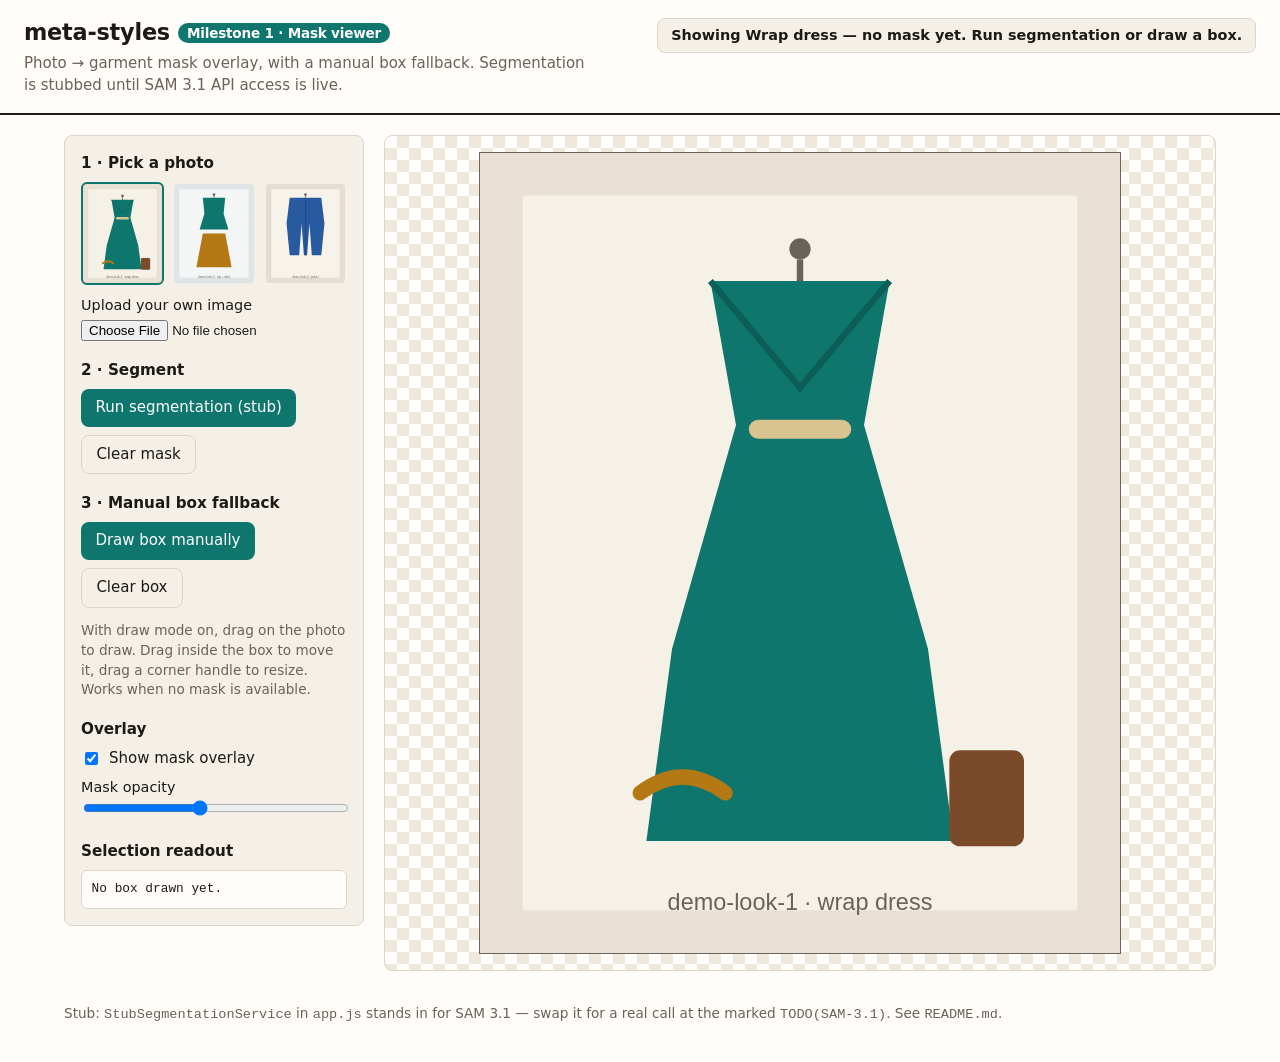
==== app/index.html @ 73574a14 "Milestone 1: static mask viewer with manual box fallback Zero-install single page (index.html + styl" ====
<!DOCTYPE html>
<html lang="en">
<head>
<meta charset="utf-8">
<meta name="viewport" content="width=device-width, initial-scale=1">
<title>meta-styles · Milestone 1 — Mask Viewer</title>
<link rel="stylesheet" href="styles.css">
</head>
<body>
<header class="topbar">
  <div>
    <h1>meta-styles <span class="milestone">Milestone 1 · Mask viewer</span></h1>
    <p class="sub">Photo &rarr; garment mask overlay, with a manual box fallback. Segmentation is stubbed until SAM&nbsp;3.1 API access is live.</p>
  </div>
  <p id="status" class="status" role="status" aria-live="polite">Loading&hellip;</p>
</header>

<main class="layout">
  <section class="panel" aria-label="Controls">
    <h2>1 · Pick a photo</h2>
    <div id="demoPicker" class="thumbs" role="group" aria-label="Demo photos"></div>
    <label class="upload">
      <span>Upload your own image</span>
      <input type="file" id="fileInput" accept="image/*">
    </label>

    <h2>2 · Segment</h2>
    <div class="row">
      <button type="button" id="segmentBtn">Run segmentation (stub)</button>
      <button type="button" id="clearMaskBtn" class="ghost">Clear mask</button>
    </div>

    <h2>3 · Manual box fallback</h2>
    <div class="row">
      <button type="button" id="drawBtn" aria-pressed="false">Draw box manually</button>
      <button type="button" id="clearBoxBtn" class="ghost">Clear box</button>
    </div>
    <p class="hint">With draw mode on, drag on the photo to draw. Drag inside the box to move it, drag a corner handle to resize. Works when no mask is available.</p>

    <h2>Overlay</h2>
    <label class="check"><input type="checkbox" id="maskToggle" checked> Show mask overlay</label>
    <label class="slider">Mask opacity
      <input type="range" id="opacity" min="10" max="90" value="45">
    </label>

    <h2>Selection readout</h2>
    <pre id="readout" class="readout">No box drawn yet.</pre>
  </section>

  <section class="stage" aria-label="Photo canvas">
    <canvas id="canvas"></canvas>
  </section>
</main>

<footer class="foot">
  <p>Stub: <code>StubSegmentationService</code> in <code>app.js</code> stands in for SAM 3.1 — swap it for a real call at the marked <code>TODO(SAM-3.1)</code>. See <code>README.md</code>.</p>
</footer>

<script src="app.js"></script>
</body>
</html>
---- app/styles.css ----
:root {
  --ink: #1d1a16;
  --muted: #6b6259;
  --line: #ddd5c9;
  --paper: #fffdf9;
  --panel: #f4efe7;
  --accent: #0f766e;
  --accent-dark: #0b5d57;
  --danger: #b3261e;
  --radius: 8px;
}

* { box-sizing: border-box; }

body {
  margin: 0;
  color: var(--ink);
  background: var(--paper);
  font-family: -apple-system, "Segoe UI", system-ui, sans-serif;
  font-size: 15px;
  line-height: 1.45;
}

.topbar {
  display: flex;
  justify-content: space-between;
  align-items: baseline;
  gap: 1rem;
  padding: 1rem 1.5rem;
  border-bottom: 2px solid var(--ink);
  flex-wrap: wrap;
}

.topbar h1 {
  margin: 0;
  font-size: 1.4rem;
  letter-spacing: -0.01em;
}

.milestone {
  font-size: 0.85rem;
  font-weight: 600;
  color: var(--paper);
  background: var(--accent);
  border-radius: 999px;
  padding: 0.15em 0.7em;
  vertical-align: middle;
  white-space: nowrap;
}

.sub { margin: 0.3rem 0 0; color: var(--muted); max-width: 60ch; }

.status {
  margin: 0;
  font-size: 0.9rem;
  font-weight: 600;
  background: var(--panel);
  border: 1px solid var(--line);
  border-radius: var(--radius);
  padding: 0.4rem 0.8rem;
}

.layout {
  display: grid;
  grid-template-columns: 300px minmax(0, 1fr);
  gap: 1.25rem;
  padding: 1.25rem 1.5rem;
  max-width: 1200px;
  margin: 0 auto;
  align-items: start;
}

@media (max-width: 800px) {
  .layout { grid-template-columns: 1fr; }
}

.panel {
  background: var(--panel);
  border: 1px solid var(--line);
  border-radius: var(--radius);
  padding: 1rem;
}

.panel h2 {
  font-size: 0.95rem;
  margin: 1.1rem 0 0.5rem;
}

.panel h2:first-child { margin-top: 0; }

.thumbs {
  display: grid;
  grid-template-columns: repeat(3, 1fr);
  gap: 0.5rem;
}

.thumbs button {
  border: 2px solid transparent;
  border-radius: 6px;
  padding: 0;
  background: none;
  cursor: pointer;
  overflow: hidden;
}

.thumbs button[aria-pressed="true"] { border-color: var(--accent); }

.thumbs img { display: block; width: 100%; height: auto; }

.upload {
  display: block;
  margin-top: 0.6rem;
  font-size: 0.9rem;
}

.upload input { display: block; margin-top: 0.3rem; }

.row { display: flex; gap: 0.5rem; flex-wrap: wrap; }

button {
  font: inherit;
  background: var(--accent);
  color: #fff;
  border: none;
  border-radius: var(--radius);
  padding: 0.5rem 0.9rem;
  cursor: pointer;
}

button:hover { background: var(--accent-dark); }
button:disabled { opacity: 0.5; cursor: default; }

button.ghost {
  background: transparent;
  color: var(--ink);
  border: 1px solid var(--line);
}

button.ghost:hover { border-color: var(--ink); }

button[aria-pressed="true"] {
  background: var(--danger);
}

.hint { font-size: 0.85rem; color: var(--muted); }

.check { display: flex; gap: 0.5rem; align-items: center; }

.slider { display: block; margin-top: 0.5rem; font-size: 0.9rem; }
.slider input { width: 100%; }

.readout {
  background: var(--paper);
  border: 1px solid var(--line);
  border-radius: 6px;
  padding: 0.6rem;
  font-size: 0.8rem;
  white-space: pre-wrap;
  margin: 0;
}

.stage {
  border: 1px solid var(--line);
  border-radius: var(--radius);
  background:
    repeating-conic-gradient(#efe9dd 0% 25%, #fffdf9 0% 50%) 0 0 / 24px 24px;
  padding: 1rem;
  min-height: 300px;
  display: flex;
  justify-content: center;
  align-items: flex-start;
}

#canvas {
  max-width: 100%;
  border: 1px solid var(--muted);
  touch-action: none;
}

#canvas.drawing { cursor: crosshair; }

.foot {
  padding: 0 1.5rem 1.5rem;
  max-width: 1200px;
  margin: 0 auto;
  color: var(--muted);
  font-size: 0.85rem;
}

@media (prefers-reduced-motion: reduce) {
  * { transition: none; }
}
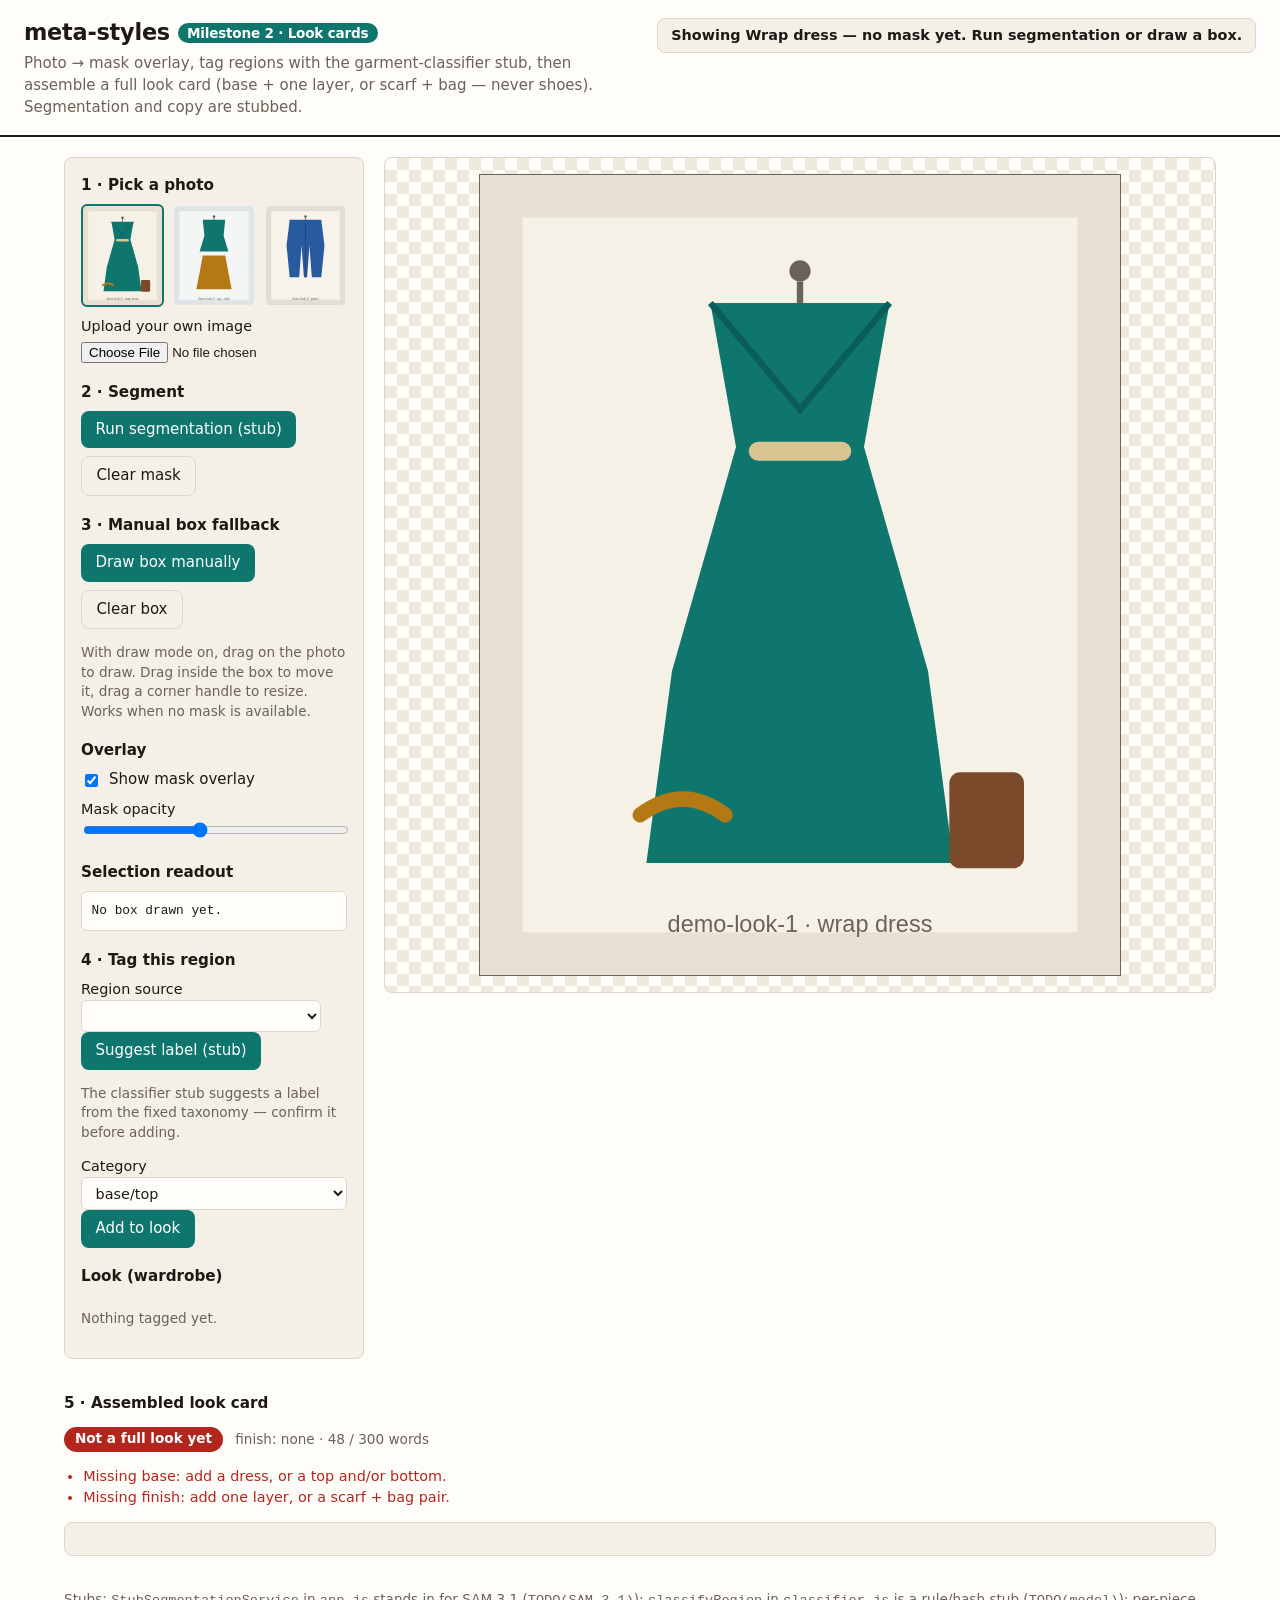
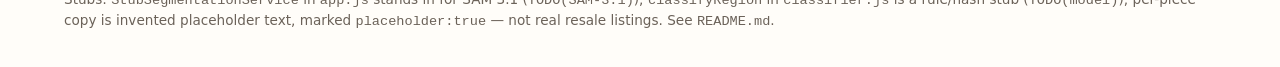
==== commit 0f4d22b5: "Milestone 2: garment classifier stub + look-card assembler with fit rules - classifier.js: fixed 7-l" ====
--- a/app/index.html
+++ b/app/index.html
@@ -3,14 +3,14 @@
 <head>
 <meta charset="utf-8">
 <meta name="viewport" content="width=device-width, initial-scale=1">
-<title>meta-styles · Milestone 1 — Mask Viewer</title>
+<title>meta-styles · Milestone 2 — Look Cards</title>
 <link rel="stylesheet" href="styles.css">
 </head>
 <body>
 <header class="topbar">
   <div>
-    <h1>meta-styles <span class="milestone">Milestone 1 · Mask viewer</span></h1>
-    <p class="sub">Photo &rarr; garment mask overlay, with a manual box fallback. Segmentation is stubbed until SAM&nbsp;3.1 API access is live.</p>
+    <h1>meta-styles <span class="milestone">Milestone 2 · Look cards</span></h1>
+    <p class="sub">Photo &rarr; mask overlay, tag regions with the garment-classifier stub, then assemble a full look card (base + one layer, or scarf + bag — never shoes). Segmentation and copy are stubbed.</p>
   </div>
   <p id="status" class="status" role="status" aria-live="polite">Loading&hellip;</p>
 </header>
@@ -45,6 +45,33 @@
 
     <h2>Selection readout</h2>
     <pre id="readout" class="readout">No box drawn yet.</pre>
+
+    <h2>4 · Tag this region</h2>
+    <label class="slider">Region source
+      <select id="regionSource"></select>
+    </label>
+    <div class="row">
+      <button type="button" id="suggestBtn">Suggest label (stub)</button>
+    </div>
+    <p class="hint" id="suggestHint">The classifier stub suggests a label from the fixed taxonomy — confirm it before adding.</p>
+    <label class="slider">Category
+      <select id="categorySelect">
+        <option value="base/top">base/top</option>
+        <option value="base/bottom">base/bottom</option>
+        <option value="dress">dress</option>
+        <option value="layer/cardigan">layer/cardigan (incl. tie-blouses &amp; shrugs)</option>
+        <option value="layer/blazer">layer/blazer</option>
+        <option value="scarf">scarf</option>
+        <option value="bag">bag</option>
+        <option value="shoes">shoes (excluded — demos rejection)</option>
+      </select>
+    </label>
+    <div class="row">
+      <button type="button" id="addBtn">Add to look</button>
+    </div>
+
+    <h2>Look (wardrobe)</h2>
+    <div id="wardrobe" class="wardrobe"></div>
   </section>
 
   <section class="stage" aria-label="Photo canvas">
@@ -52,10 +79,18 @@
   </section>
 </main>
 
+<section class="cardwrap" aria-label="Assembled look card">
+  <h2>5 · Assembled look card</h2>
+  <div id="validity" class="validity"><p class="hint">Tag regions above and add them to your look — the card assembles here with a validity check.</p></div>
+  <article id="lookCard" class="lookcard" hidden></article>
+</section>
+
 <footer class="foot">
-  <p>Stub: <code>StubSegmentationService</code> in <code>app.js</code> stands in for SAM 3.1 — swap it for a real call at the marked <code>TODO(SAM-3.1)</code>. See <code>README.md</code>.</p>
+  <p>Stubs: <code>StubSegmentationService</code> in <code>app.js</code> stands in for SAM 3.1 (<code>TODO(SAM-3.1)</code>); <code>classifyRegion</code> in <code>classifier.js</code> is a rule/hash stub (<code>TODO(model)</code>); per-piece copy is invented placeholder text, marked <code>placeholder:true</code> — not real resale listings. See <code>README.md</code>.</p>
 </footer>
 
+<script src="classifier.js"></script>
+<script src="assembler.js"></script>
 <script src="app.js"></script>
 </body>
 </html>
--- a/app/styles.css
+++ b/app/styles.css
@@ -187,6 +187,113 @@
   font-size: 0.85rem;
 }
 
+select {
+  font: inherit;
+  color: var(--ink);
+  background: var(--paper);
+  border: 1px solid var(--line);
+  border-radius: 6px;
+  padding: 0.4rem 0.6rem;
+  max-width: 100%;
+}
+
+button.small { padding: 0.3rem 0.6rem; font-size: 0.85rem; }
+
+.wardrobe { display: grid; gap: 0.5rem; }
+
+.wardrobe-item {
+  display: flex;
+  gap: 0.6rem;
+  align-items: center;
+  background: var(--paper);
+  border: 1px solid var(--line);
+  border-radius: 6px;
+  padding: 0.4rem;
+  font-size: 0.85rem;
+}
+
+.wardrobe-item img {
+  width: 48px;
+  height: 48px;
+  object-fit: cover;
+  border-radius: 4px;
+  flex: none;
+}
+
+.wardrobe-item div { flex: 1; min-width: 0; }
+
+.cardwrap {
+  max-width: 1200px;
+  margin: 0 auto;
+  padding: 0 1.5rem 1.25rem;
+}
+
+.cardwrap h2 { font-size: 0.95rem; }
+
+.validity { margin-bottom: 0.75rem; }
+
+.badge {
+  display: inline-block;
+  font-weight: 700;
+  font-size: 0.85rem;
+  border-radius: 999px;
+  padding: 0.2em 0.8em;
+  margin-right: 0.5rem;
+}
+
+.badge-ok { color: #fff; background: var(--accent); }
+.badge-bad { color: #fff; background: var(--danger); }
+
+.reasons { color: var(--danger); font-size: 0.9rem; padding-left: 1.2rem; }
+.notes { font-size: 0.85rem; padding-left: 1.2rem; }
+
+.lookcard {
+  background: var(--panel);
+  border: 1px solid var(--line);
+  border-radius: var(--radius);
+  padding: 1rem;
+  display: grid;
+  gap: 0.75rem;
+}
+
+.lookcard h3 { margin: 0; font-size: 1.05rem; }
+
+.tag {
+  font-size: 0.75rem;
+  font-weight: 600;
+  color: var(--muted);
+  border: 1px solid var(--line);
+  border-radius: 999px;
+  padding: 0.1em 0.6em;
+  white-space: nowrap;
+}
+
+.piece {
+  display: flex;
+  gap: 0.75rem;
+  background: var(--paper);
+  border: 1px solid var(--line);
+  border-radius: 6px;
+  padding: 0.6rem;
+}
+
+.piece img {
+  width: 72px;
+  height: 72px;
+  object-fit: cover;
+  border-radius: 4px;
+  flex: none;
+}
+
+.piece p { margin: 0.3rem 0 0; font-size: 0.9rem; }
+
+.fitnote {
+  font-size: 0.9rem;
+  border-top: 1px solid var(--line);
+  padding-top: 0.6rem;
+  margin: 0;
+}
+
 @media (prefers-reduced-motion: reduce) {
   * { transition: none; }
 }
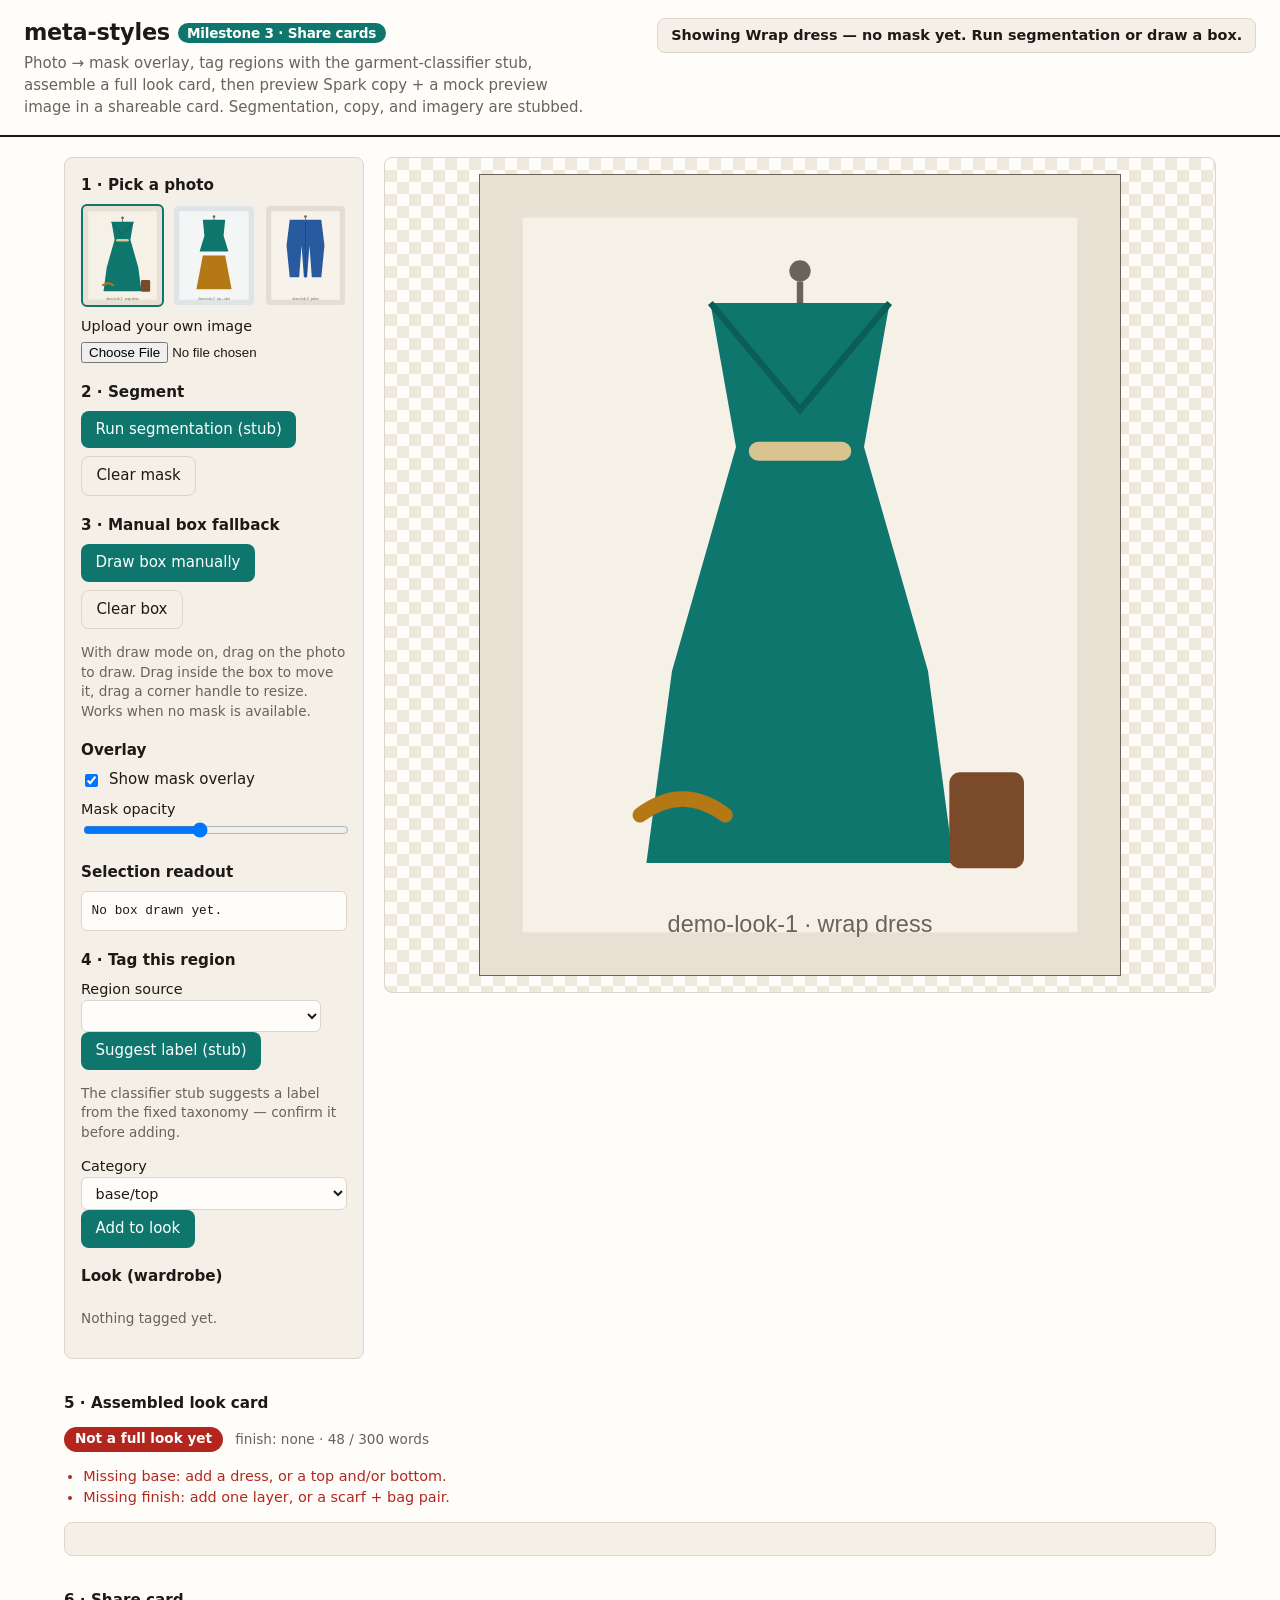
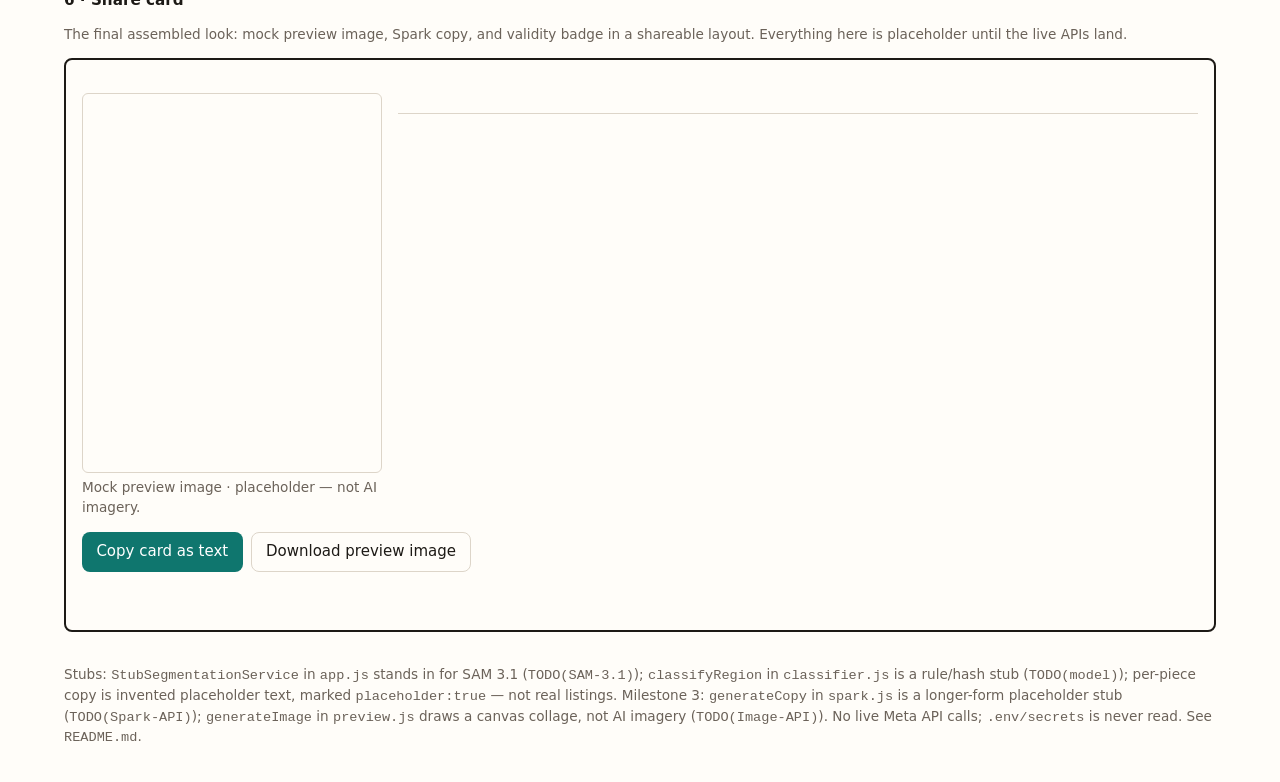
==== commit 7abb4c30: "Milestone 3: Spark copy stub + preview-image stub + share card" ====
--- a/app/index.html
+++ b/app/index.html
@@ -3,14 +3,14 @@
 <head>
 <meta charset="utf-8">
 <meta name="viewport" content="width=device-width, initial-scale=1">
-<title>meta-styles · Milestone 2 — Look Cards</title>
+<title>meta-styles · Milestone 3 — Share Cards</title>
 <link rel="stylesheet" href="styles.css">
 </head>
 <body>
 <header class="topbar">
   <div>
-    <h1>meta-styles <span class="milestone">Milestone 2 · Look cards</span></h1>
-    <p class="sub">Photo &rarr; mask overlay, tag regions with the garment-classifier stub, then assemble a full look card (base + one layer, or scarf + bag — never shoes). Segmentation and copy are stubbed.</p>
+    <h1>meta-styles <span class="milestone">Milestone 3 · Share cards</span></h1>
+    <p class="sub">Photo &rarr; mask overlay, tag regions with the garment-classifier stub, assemble a full look card, then preview Spark copy + a mock preview image in a shareable card. Segmentation, copy, and imagery are stubbed.</p>
   </div>
   <p id="status" class="status" role="status" aria-live="polite">Loading&hellip;</p>
 </header>
@@ -85,12 +85,45 @@
   <article id="lookCard" class="lookcard" hidden></article>
 </section>
 
+<section class="cardwrap" aria-label="Share card">
+  <h2>6 · Share card</h2>
+  <p class="hint">The final assembled look: mock preview image, Spark copy, and validity badge in a shareable layout. Everything here is placeholder until the live APIs land.</p>
+  <article id="shareCard" class="sharecard" hidden>
+    <div class="share-head">
+      <div>
+        <h3 id="shareTitle"></h3>
+        <p class="hint" id="shareMeta"></p>
+      </div>
+      <span id="shareBadge"></span>
+    </div>
+    <div class="share-body">
+      <figure class="share-fig">
+        <canvas id="previewCanvas" width="600" height="760"></canvas>
+        <figcaption class="hint">Mock preview image · placeholder — not AI imagery.</figcaption>
+      </figure>
+      <div class="share-copy">
+        <div id="sharePieces"></div>
+        <p class="lookstory" id="shareStory"></p>
+        <p class="fitnote" id="shareFit"></p>
+        <p class="hint" id="shareStubNote"></p>
+      </div>
+    </div>
+    <div class="row">
+      <button type="button" id="copyCardBtn">Copy card as text</button>
+      <button type="button" id="downloadCardBtn" class="ghost">Download preview image</button>
+    </div>
+    <p class="hint" id="shareActionHint" role="status" aria-live="polite"></p>
+  </article>
+</section>
+
 <footer class="foot">
-  <p>Stubs: <code>StubSegmentationService</code> in <code>app.js</code> stands in for SAM 3.1 (<code>TODO(SAM-3.1)</code>); <code>classifyRegion</code> in <code>classifier.js</code> is a rule/hash stub (<code>TODO(model)</code>); per-piece copy is invented placeholder text, marked <code>placeholder:true</code> — not real resale listings. See <code>README.md</code>.</p>
+  <p>Stubs: <code>StubSegmentationService</code> in <code>app.js</code> stands in for SAM 3.1 (<code>TODO(SAM-3.1)</code>); <code>classifyRegion</code> in <code>classifier.js</code> is a rule/hash stub (<code>TODO(model)</code>); per-piece copy is invented placeholder text, marked <code>placeholder:true</code> — not real listings. Milestone 3: <code>generateCopy</code> in <code>spark.js</code> is a longer-form placeholder stub (<code>TODO(Spark-API)</code>); <code>generateImage</code> in <code>preview.js</code> draws a canvas collage, not AI imagery (<code>TODO(Image-API)</code>). No live Meta API calls; <code>.env/secrets</code> is never read. See <code>README.md</code>.</p>
 </footer>
 
 <script src="classifier.js"></script>
 <script src="assembler.js"></script>
+<script src="spark.js"></script>
+<script src="preview.js"></script>
 <script src="app.js"></script>
 </body>
 </html>
--- a/app/styles.css
+++ b/app/styles.css
@@ -294,6 +294,56 @@
   margin: 0;
 }
 
+.sharecard {
+  background: var(--paper);
+  border: 2px solid var(--ink);
+  border-radius: var(--radius);
+  padding: 1rem;
+  display: grid;
+  gap: 0.9rem;
+}
+
+.share-head {
+  display: flex;
+  justify-content: space-between;
+  align-items: flex-start;
+  gap: 0.75rem;
+}
+
+.share-head h3 { margin: 0; font-size: 1.2rem; }
+.share-head .hint { margin: 0.2rem 0 0; }
+#shareBadge { flex: none; padding-top: 0.2rem; }
+
+.share-body {
+  display: grid;
+  grid-template-columns: minmax(220px, 300px) minmax(0, 1fr);
+  gap: 1rem;
+  align-items: start;
+}
+
+@media (max-width: 800px) {
+  .share-body { grid-template-columns: 1fr; }
+}
+
+.share-fig { margin: 0; }
+.share-fig canvas {
+  width: 100%;
+  height: auto;
+  border: 1px solid var(--line);
+  border-radius: 6px;
+  display: block;
+}
+.share-fig figcaption { margin-top: 0.35rem; }
+
+.share-copy { display: grid; gap: 0.6rem; }
+.share-copy .piece { margin: 0; }
+
+.lookstory {
+  font-size: 0.95rem;
+  font-weight: 600;
+  margin: 0;
+}
+
 @media (prefers-reduced-motion: reduce) {
   * { transition: none; }
 }
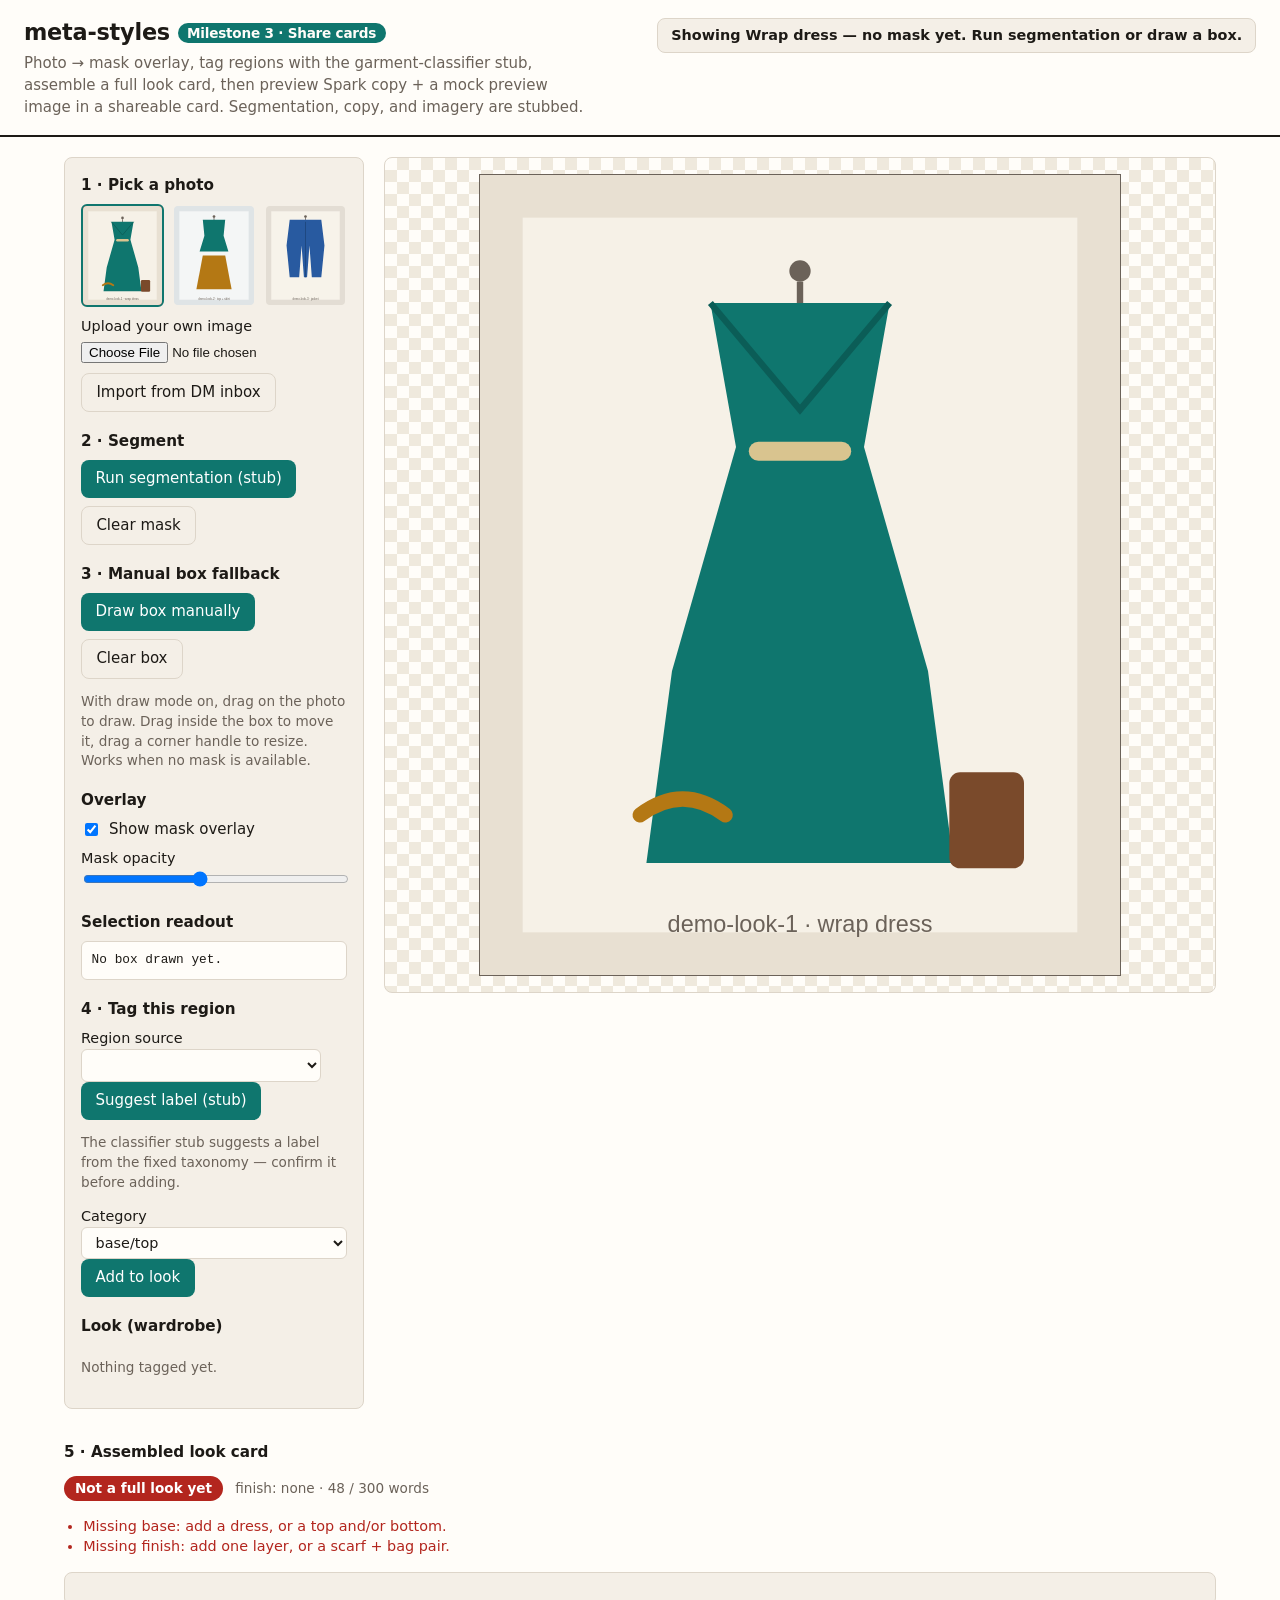
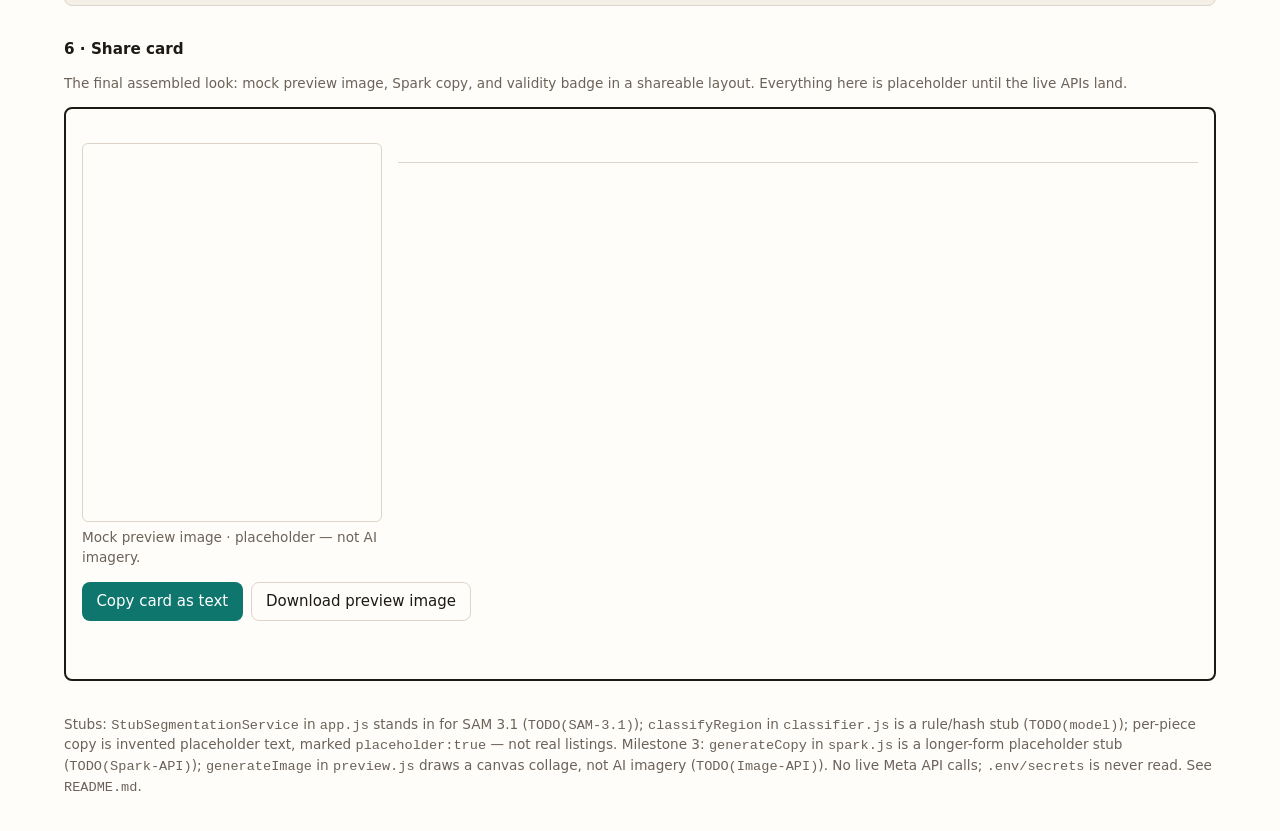
==== commit 0b3d7519: "feat: Milestone 5 DM-share inbox bridge with synthetic fixtures Alternate photo source (fixture shar" ====
--- a/app/index.html
+++ b/app/index.html
@@ -23,6 +23,15 @@
       <span>Upload your own image</span>
       <input type="file" id="fileInput" accept="image/*">
     </label>
+
+    <div class="inbox">
+      <button type="button" id="inboxToggleBtn" class="ghost" aria-expanded="false">Import from DM inbox</button>
+      <div id="inboxPanel" hidden>
+        <p class="hint">Synthetic demo fixtures (<code>inbox-fixtures/shares.jsonl</code>) — not real DMs, not a live webhook. Pick one to load it into the viewer below.</p>
+        <p class="hint" id="inboxStatus" role="status" aria-live="polite"></p>
+        <div id="inboxList" class="wardrobe"></div>
+      </div>
+    </div>
 
     <h2>2 · Segment</h2>
     <div class="row">
@@ -125,5 +134,6 @@
 <script src="spark.js"></script>
 <script src="preview.js"></script>
 <script src="app.js"></script>
+<script src="inbox-bridge.js"></script>
 </body>
 </html>
--- a/app/styles.css
+++ b/app/styles.css
@@ -115,6 +115,11 @@
 
 .upload input { display: block; margin-top: 0.3rem; }
 
+.inbox { margin-top: 0.6rem; }
+.inbox .ghost[aria-expanded="true"] { border-color: var(--ink); }
+#inboxPanel { margin-top: 0.5rem; display: grid; gap: 0.5rem; }
+#inboxPanel[hidden] { display: none; }
+
 .row { display: flex; gap: 0.5rem; flex-wrap: wrap; }
 
 button {
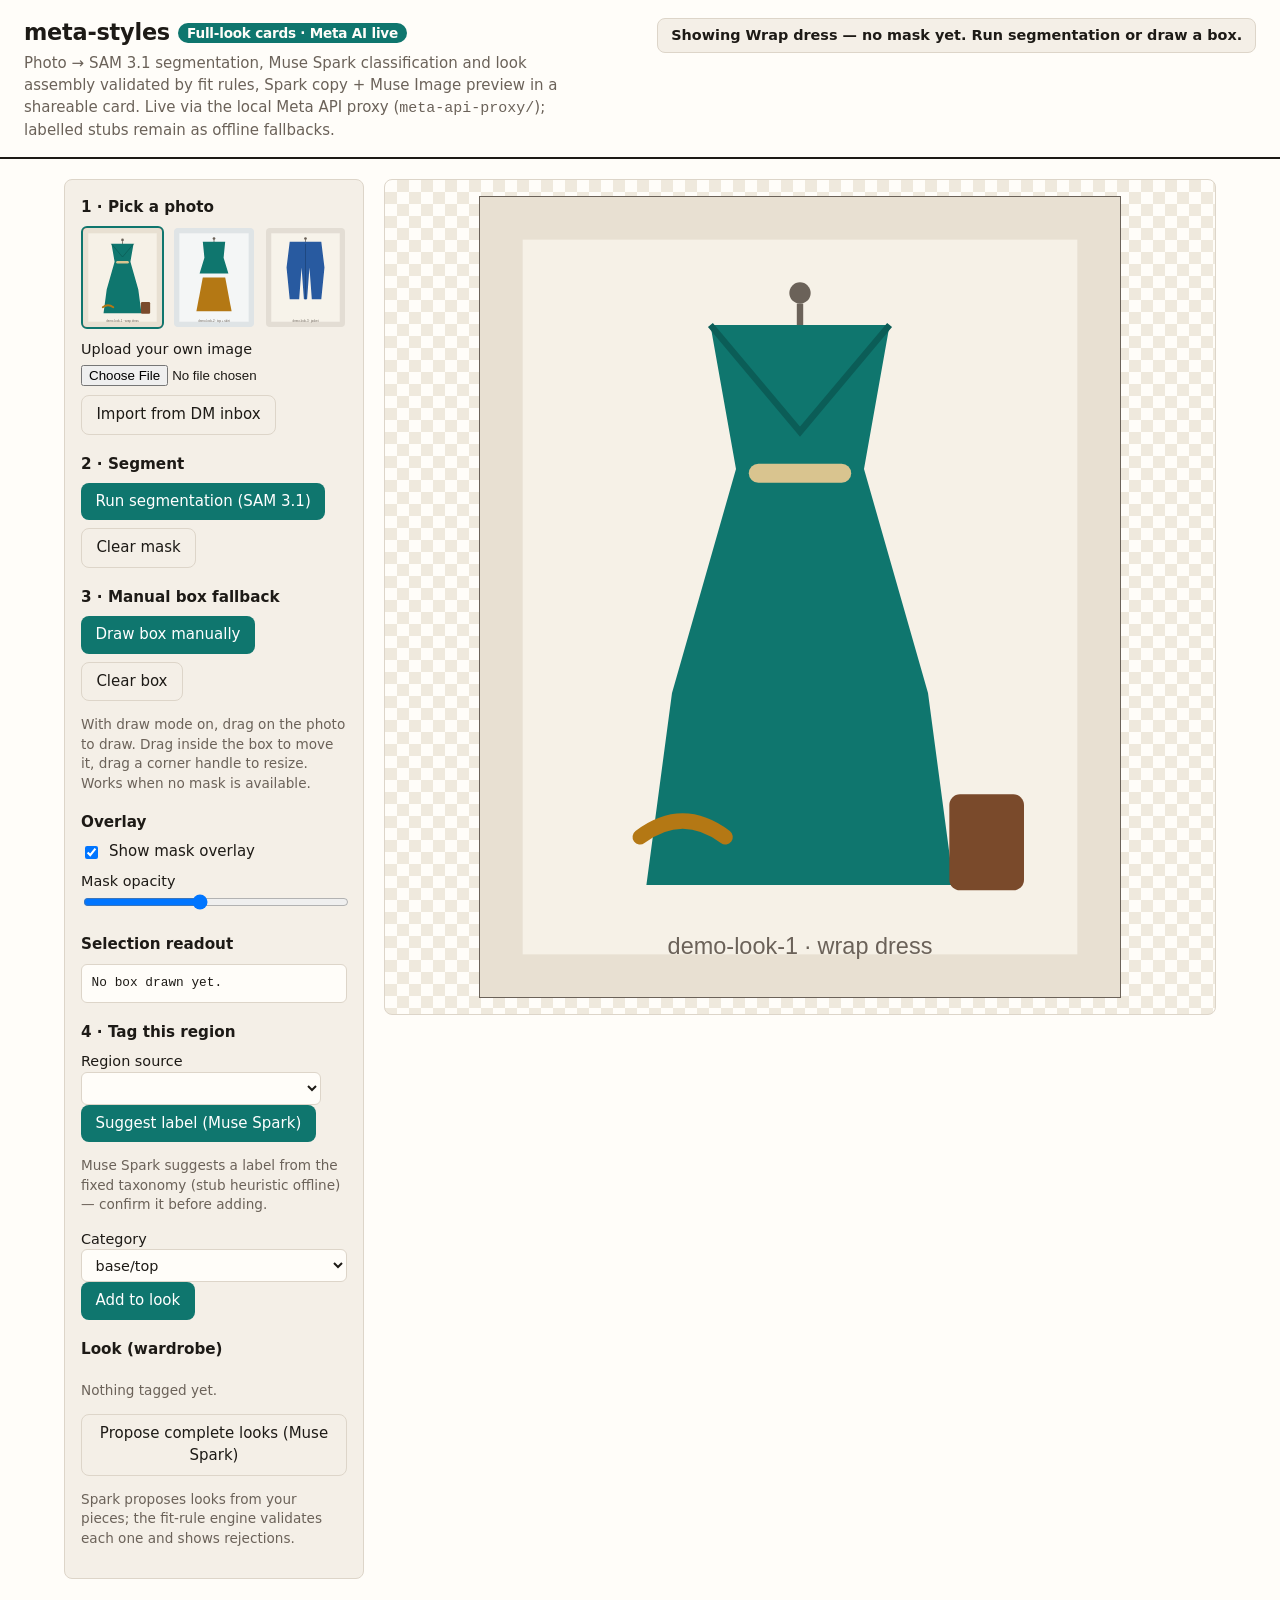
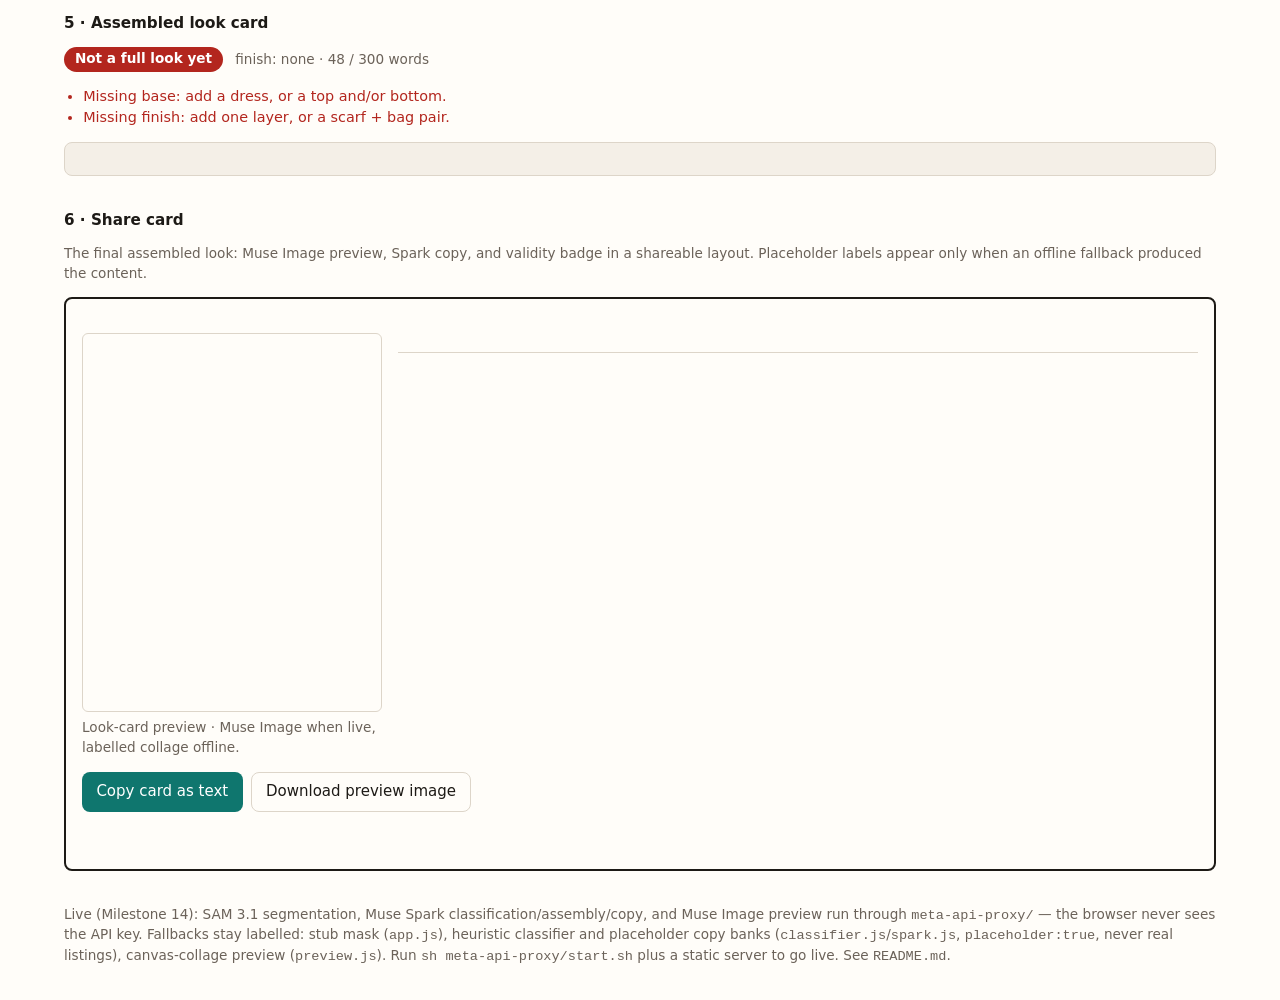
==== commit d81e620b: "feat: M14 — real Meta Model API integration (SAM 3.1, Spark classify/copy/assemble, Muse Image), pro" ====
--- a/app/index.html
+++ b/app/index.html
@@ -3,14 +3,14 @@
 <head>
 <meta charset="utf-8">
 <meta name="viewport" content="width=device-width, initial-scale=1">
-<title>meta-styles · Milestone 3 — Share Cards</title>
+<title>meta-styles · Full-look cards (Meta AI live)</title>
 <link rel="stylesheet" href="styles.css">
 </head>
 <body>
 <header class="topbar">
   <div>
-    <h1>meta-styles <span class="milestone">Milestone 3 · Share cards</span></h1>
-    <p class="sub">Photo &rarr; mask overlay, tag regions with the garment-classifier stub, assemble a full look card, then preview Spark copy + a mock preview image in a shareable card. Segmentation, copy, and imagery are stubbed.</p>
+    <h1>meta-styles <span class="milestone">Full-look cards · Meta AI live</span></h1>
+    <p class="sub">Photo &rarr; SAM 3.1 segmentation, Muse Spark classification and look assembly validated by fit rules, Spark copy + Muse Image preview in a shareable card. Live via the local Meta API proxy (<code>meta-api-proxy/</code>); labelled stubs remain as offline fallbacks.</p>
   </div>
   <p id="status" class="status" role="status" aria-live="polite">Loading&hellip;</p>
 </header>
@@ -35,7 +35,7 @@
 
     <h2>2 · Segment</h2>
     <div class="row">
-      <button type="button" id="segmentBtn">Run segmentation (stub)</button>
+      <button type="button" id="segmentBtn">Run segmentation (SAM 3.1)</button>
       <button type="button" id="clearMaskBtn" class="ghost">Clear mask</button>
     </div>
 
@@ -60,9 +60,9 @@
       <select id="regionSource"></select>
     </label>
     <div class="row">
-      <button type="button" id="suggestBtn">Suggest label (stub)</button>
+      <button type="button" id="suggestBtn">Suggest label (Muse Spark)</button>
     </div>
-    <p class="hint" id="suggestHint">The classifier stub suggests a label from the fixed taxonomy — confirm it before adding.</p>
+    <p class="hint" id="suggestHint">Muse Spark suggests a label from the fixed taxonomy (stub heuristic offline) — confirm it before adding.</p>
     <label class="slider">Category
       <select id="categorySelect">
         <option value="base/top">base/top</option>
@@ -81,6 +81,10 @@
 
     <h2>Look (wardrobe)</h2>
     <div id="wardrobe" class="wardrobe"></div>
+    <div class="row">
+      <button type="button" id="assembleBtn" class="ghost">Propose complete looks (Muse Spark)</button>
+    </div>
+    <p class="hint" id="assembleHint">Spark proposes looks from your pieces; the fit-rule engine validates each one and shows rejections.</p>
   </section>
 
   <section class="stage" aria-label="Photo canvas">
@@ -96,7 +100,7 @@
 
 <section class="cardwrap" aria-label="Share card">
   <h2>6 · Share card</h2>
-  <p class="hint">The final assembled look: mock preview image, Spark copy, and validity badge in a shareable layout. Everything here is placeholder until the live APIs land.</p>
+  <p class="hint">The final assembled look: Muse Image preview, Spark copy, and validity badge in a shareable layout. Placeholder labels appear only when an offline fallback produced the content.</p>
   <article id="shareCard" class="sharecard" hidden>
     <div class="share-head">
       <div>
@@ -108,7 +112,7 @@
     <div class="share-body">
       <figure class="share-fig">
         <canvas id="previewCanvas" width="600" height="760"></canvas>
-        <figcaption class="hint">Mock preview image · placeholder — not AI imagery.</figcaption>
+        <figcaption class="hint">Look-card preview · Muse Image when live, labelled collage offline.</figcaption>
       </figure>
       <div class="share-copy">
         <div id="sharePieces"></div>
@@ -126,13 +130,14 @@
 </section>
 
 <footer class="foot">
-  <p>Stubs: <code>StubSegmentationService</code> in <code>app.js</code> stands in for SAM 3.1 (<code>TODO(SAM-3.1)</code>); <code>classifyRegion</code> in <code>classifier.js</code> is a rule/hash stub (<code>TODO(model)</code>); per-piece copy is invented placeholder text, marked <code>placeholder:true</code> — not real listings. Milestone 3: <code>generateCopy</code> in <code>spark.js</code> is a longer-form placeholder stub (<code>TODO(Spark-API)</code>); <code>generateImage</code> in <code>preview.js</code> draws a canvas collage, not AI imagery (<code>TODO(Image-API)</code>). No live Meta API calls; <code>.env/secrets</code> is never read. See <code>README.md</code>.</p>
+  <p>Live (Milestone 14): SAM 3.1 segmentation, Muse Spark classification/assembly/copy, and Muse Image preview run through <code>meta-api-proxy/</code> — the browser never sees the API key. Fallbacks stay labelled: stub mask (<code>app.js</code>), heuristic classifier and placeholder copy banks (<code>classifier.js</code>/<code>spark.js</code>, <code>placeholder:true</code>, never real listings), canvas-collage preview (<code>preview.js</code>). Run <code>sh meta-api-proxy/start.sh</code> plus a static server to go live. See <code>README.md</code>.</p>
 </footer>
 
 <script src="classifier.js"></script>
 <script src="assembler.js"></script>
 <script src="spark.js"></script>
 <script src="preview.js"></script>
+<script src="meta-client.js"></script>
 <script src="app.js"></script>
 <script src="inbox-bridge.js"></script>
 </body>
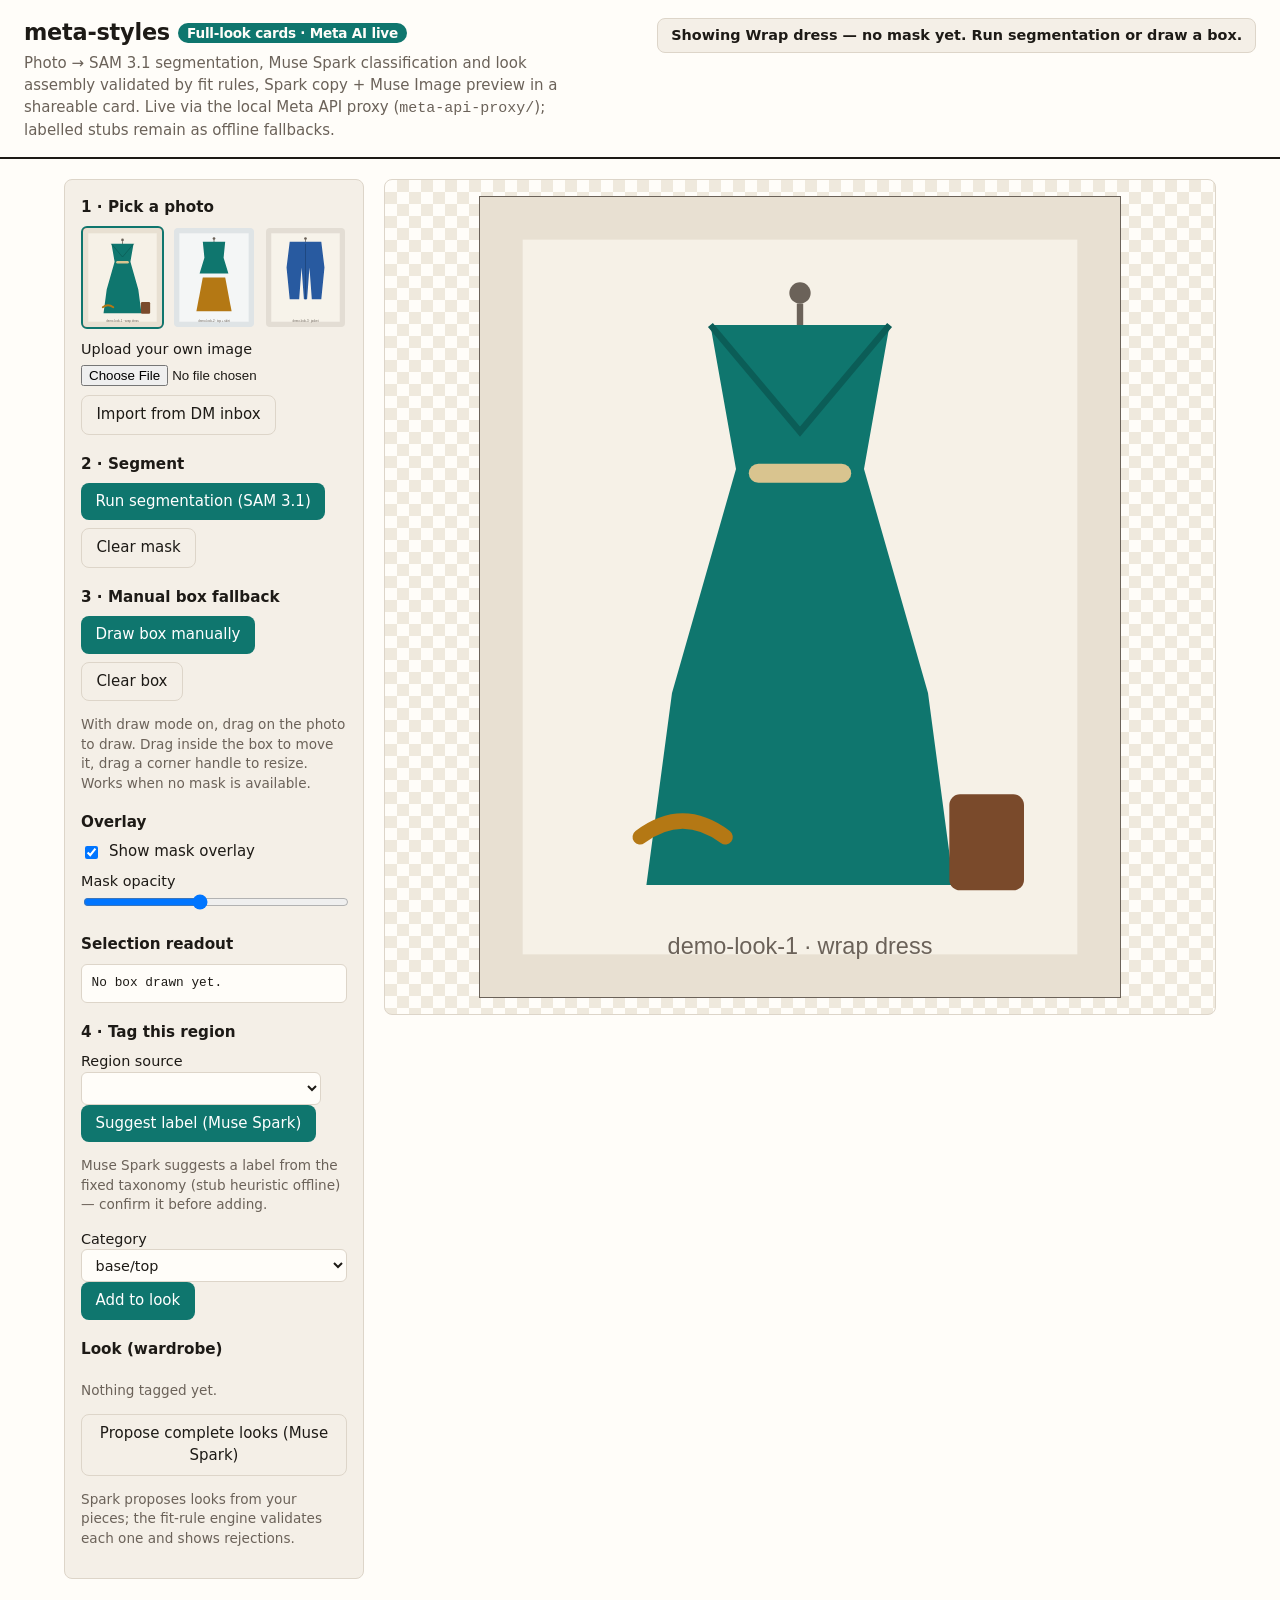
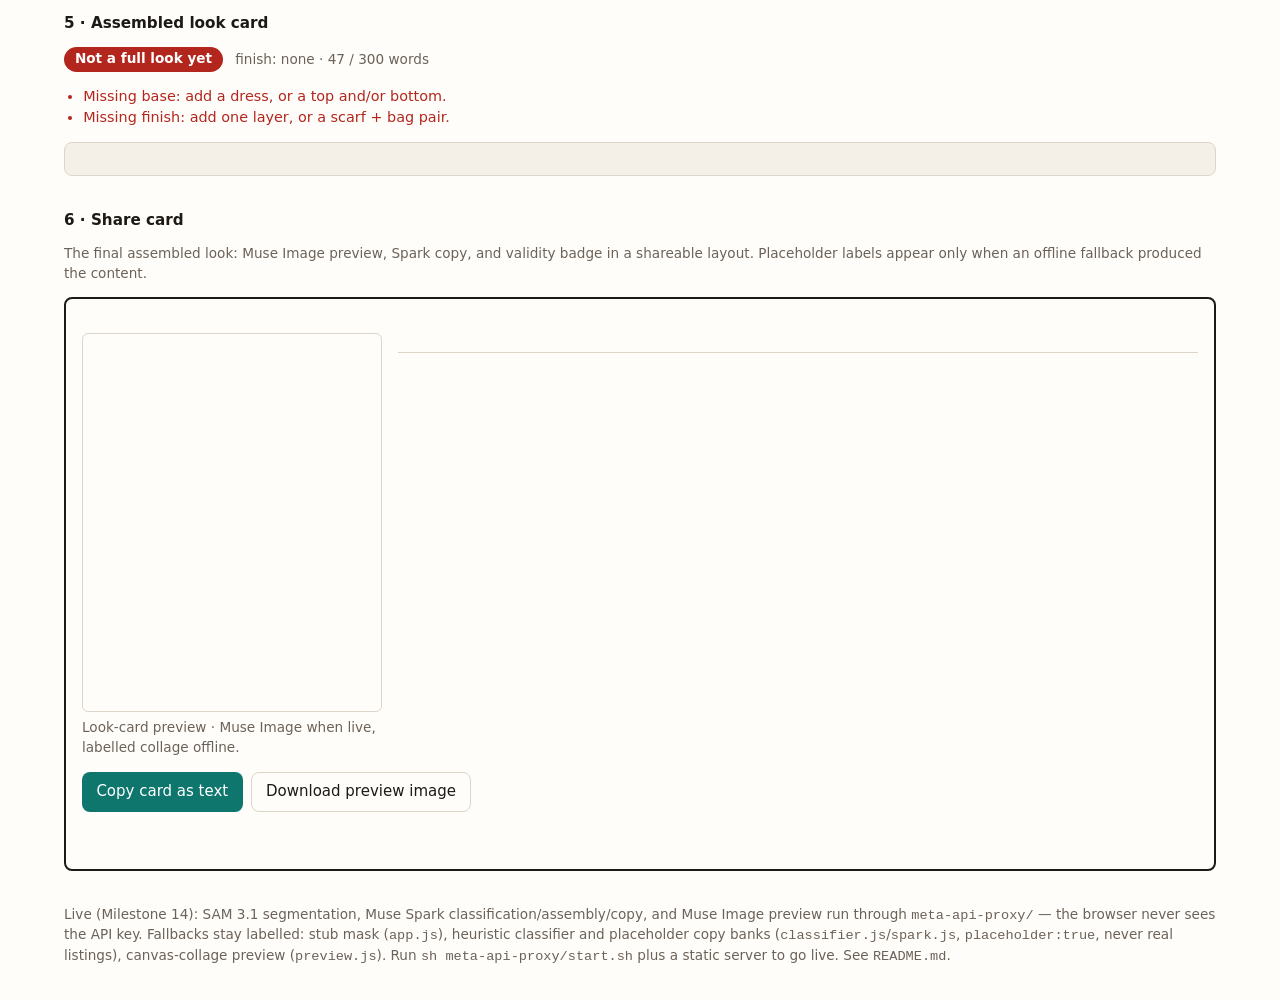
==== commit 9a48ff83: "Spark fallback for not-understood messages - POST /api/interpret: closed-choice Spark pick validated" ====
--- a/app/index.html
+++ b/app/index.html
@@ -138,6 +138,7 @@
 <script src="spark.js"></script>
 <script src="preview.js"></script>
 <script src="meta-client.js"></script>
+<script src="interpret.js"></script>
 <script src="app.js"></script>
 <script src="inbox-bridge.js"></script>
 </body>
